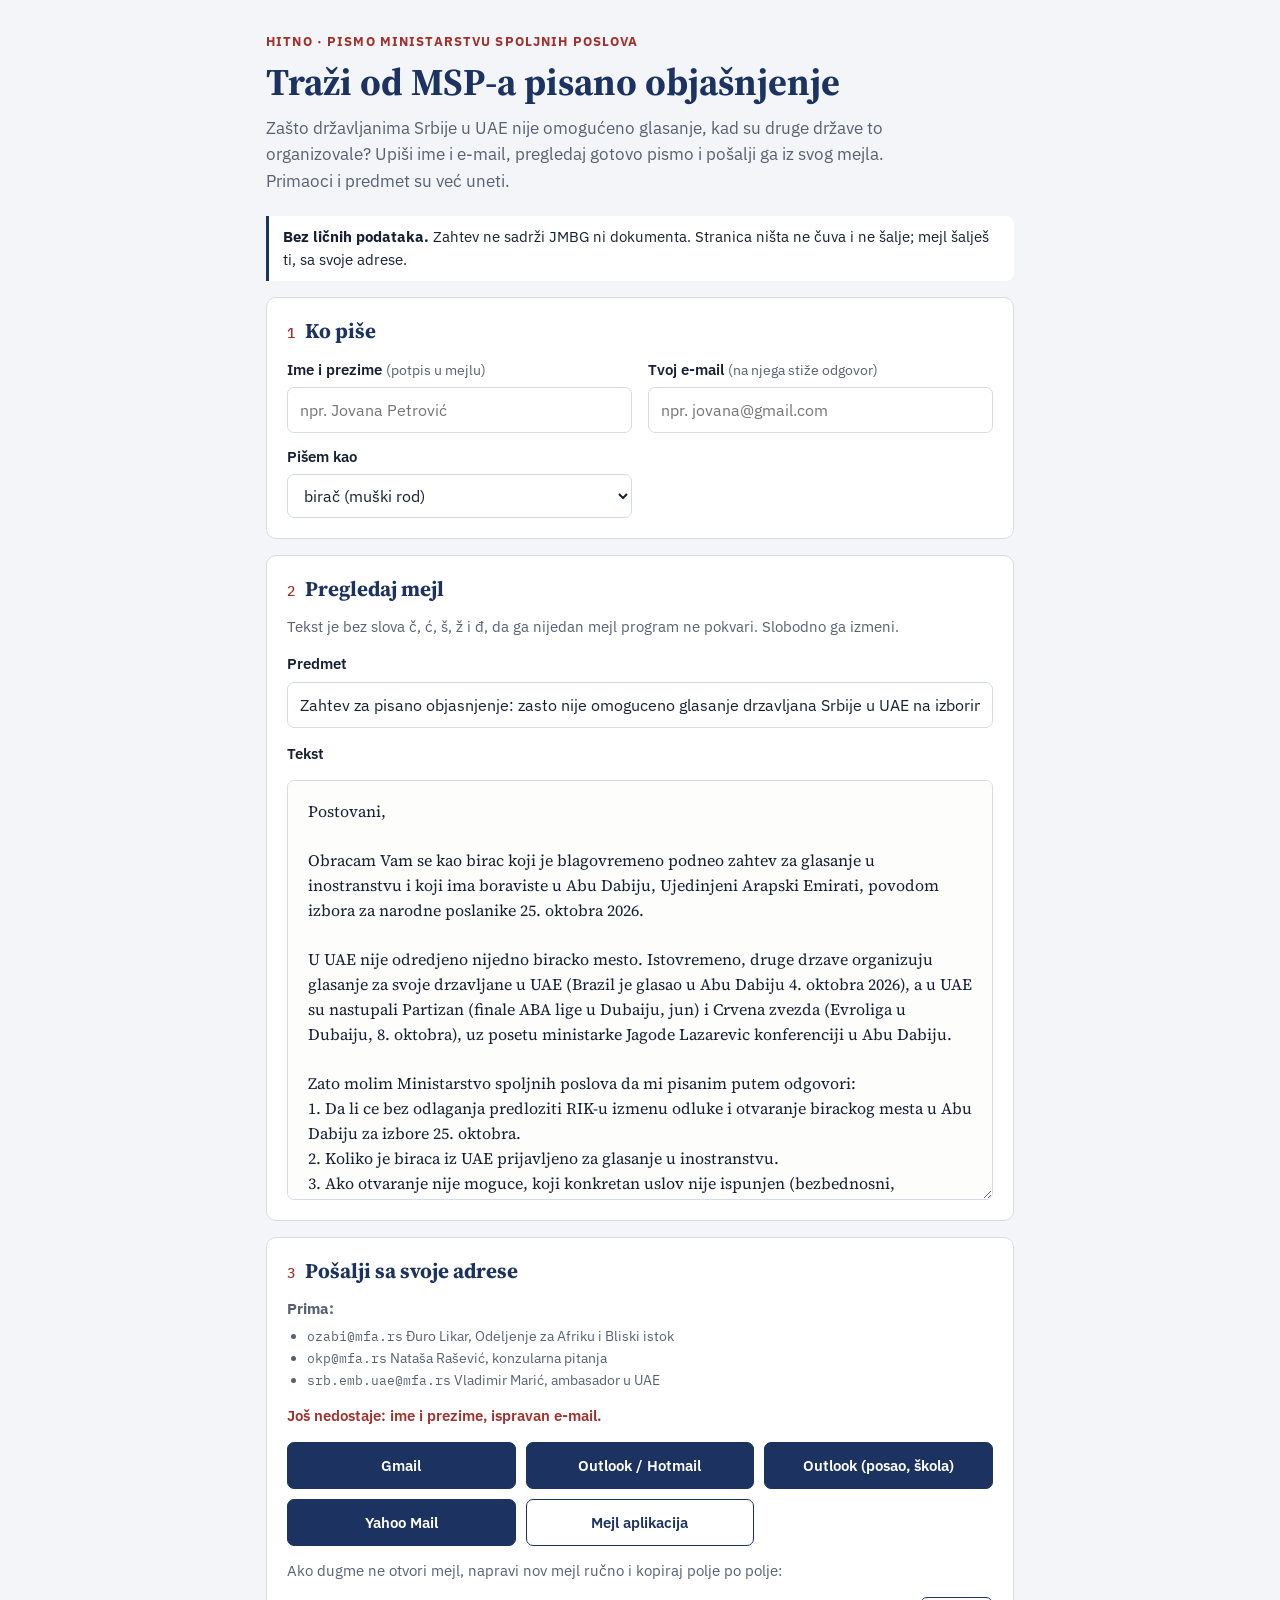
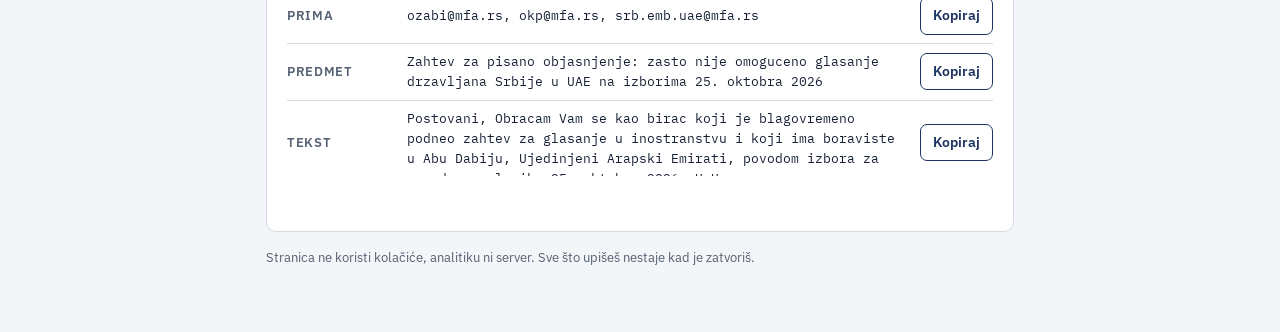
==== msp.html @ cb5d2474 "Add msp.html: letter to the Ministry of Foreign Affairs asking why voting in the UAE was not organiz" ====
<!doctype html>
<html lang="sr">
<head>
<meta charset="utf-8">
<meta name="viewport" content="width=device-width, initial-scale=1, viewport-fit=cover">
<title>Pismo Ministarstvu spoljnih poslova</title>
<meta name="description" content="Posalji Ministarstvu spoljnih poslova zahtev za pisano objasnjenje zasto u UAE nije omoguceno glasanje, sa svoje adrese.">
<link rel="preconnect" href="https://fonts.googleapis.com">
<link rel="preconnect" href="https://fonts.gstatic.com" crossorigin>
<link rel="stylesheet" href="https://fonts.googleapis.com/css2?family=IBM+Plex+Mono:wght@400;500&family=IBM+Plex+Sans:wght@400;500;600;700&family=Source+Serif+4:opsz,wght@8..60,500;8..60,700&display=swap">
<style>
/* Jedna kolona kao formular na šalteru: numerisani koraci odozgo nadole, pismo kao list papira, slanje na kraju. */
:root{
  --bg:#f3f5f8; --card:#ffffff; --paper:#fdfdfb; --ink:#152033; --muted:#566173; --line:#d6dce5;
  --navy:#1c3361; --navy-ink:#ffffff; --red:#a3302b; --ok:#2b6a4c; --warn-bg:#fbf1df; --warn-ink:#6d4a0f; --hl:#e7ecf5; --red-bg:#fbeceb;
  --f-display:"Source Serif 4", Georgia, "Times New Roman", serif;
  --f-body:"IBM Plex Sans", -apple-system, BlinkMacSystemFont, "Segoe UI", Roboto, sans-serif;
  --f-mono:"IBM Plex Mono", ui-monospace, Menlo, Consolas, monospace;
}
@media (prefers-color-scheme: dark){:root:not([data-theme="light"]){
  --bg:#0f141c; --card:#171e29; --paper:#1b2330; --ink:#e4e8ef; --muted:#9ba5b6; --line:#2c3646;
  --navy:#9fb6e6; --navy-ink:#0f141c; --red:#ec8a83; --ok:#7cc4a0; --warn-bg:#2f2614; --warn-ink:#f0cf8f; --hl:#24304a; --red-bg:#331b1a; color-scheme:dark}}
:root[data-theme="dark"]{
  --bg:#0f141c; --card:#171e29; --paper:#1b2330; --ink:#e4e8ef; --muted:#9ba5b6; --line:#2c3646;
  --navy:#9fb6e6; --navy-ink:#0f141c; --red:#ec8a83; --ok:#7cc4a0; --warn-bg:#2f2614; --warn-ink:#f0cf8f; --hl:#24304a; --red-bg:#331b1a; color-scheme:dark}

*{box-sizing:border-box}
[hidden]{display:none!important}
body{background:var(--bg);color:var(--ink);font:16px/1.55 var(--f-body);margin:0}
.wrap{max-width:780px;margin:0 auto;padding-inline:16px;padding-block:28px 64px;display:flex;flex-direction:column;gap:16px}
h1,h2{font-family:var(--f-display);color:var(--navy);text-wrap:balance;margin:0}
h1{font-size:clamp(28px,5vw,38px);line-height:1.15;font-weight:700}
h2{font-size:21px;line-height:1.25;font-weight:700;display:flex;gap:10px;align-items:baseline}
h2 .n{font-family:var(--f-mono);font-size:14px;font-weight:500;color:var(--red)}
p{margin:0}
.eyebrow{font-size:12.5px;font-weight:700;letter-spacing:.09em;text-transform:uppercase;color:var(--red)}
header{display:flex;flex-direction:column;gap:10px;padding-block:4px 6px}
.lead{font-size:17px;color:var(--muted);max-width:62ch}
.card{background:var(--card);border:1px solid var(--line);border-radius:10px;padding:20px;display:flex;flex-direction:column;gap:14px;min-width:0}
.note{font-size:14.5px;color:var(--muted)}
.priv{border-left:3px solid var(--navy);padding:10px 14px;background:var(--card);border-radius:0 8px 8px 0;font-size:14.5px}
.grid{display:grid;grid-template-columns:repeat(auto-fit,minmax(min(100%,230px),1fr));gap:12px 16px}
.f{display:flex;flex-direction:column;gap:5px;min-width:0}
.f.full{grid-column:1/-1}
label.l{font-weight:600;font-size:15px}
.hint{font-weight:400;color:var(--muted);font-size:13.5px}
input[type=text],input[type=email],select,textarea{width:100%;font:inherit;padding:10px 12px;border:1px solid var(--line);border-radius:7px;background:var(--card);color:var(--ink)}
input:focus-visible,select:focus-visible,textarea:focus-visible,button:focus-visible,a:focus-visible{outline:2px solid var(--navy);outline-offset:2px}
input.bad{border-color:var(--red)}
.err{color:var(--red);font-size:13.5px;min-height:0}
.err:empty{display:none}
fieldset{border:0;padding:0;margin:0;display:flex;flex-direction:column;gap:6px;min-width:0}
legend{font-weight:600;font-size:15px;padding:0;margin-bottom:4px}
.seg{display:flex;flex-wrap:wrap;gap:8px}
.seg label{display:flex;align-items:center;gap:8px;border:1px solid var(--line);border-radius:7px;padding:9px 14px;cursor:pointer;background:var(--card)}
.seg label:has(input:checked){border-color:var(--navy);background:var(--hl);font-weight:600}
.chk{display:flex;gap:10px;align-items:flex-start;cursor:pointer}
.chk input{margin-top:4px;flex:0 0 auto;width:17px;height:17px;accent-color:var(--navy)}
.chk .em{display:block;font-family:var(--f-mono);font-size:12.5px;color:var(--muted);overflow-wrap:anywhere}
.sub{padding-left:27px}
.cclist{display:grid;grid-template-columns:repeat(auto-fit,minmax(min(100%,300px),1fr));gap:10px 18px}
.letter-head{display:flex;flex-direction:column;gap:6px}
.letter{font-family:var(--f-display);font-size:16px;line-height:1.55;background:var(--paper);min-height:560px;padding:18px 20px;resize:vertical}
.edited{display:flex;flex-wrap:wrap;gap:10px;align-items:center;background:var(--warn-bg);color:var(--warn-ink);border-radius:7px;padding:10px 12px;font-size:14.5px}
.btns{display:flex;flex-wrap:wrap;gap:10px}
.btn{font:inherit;font-weight:600;font-size:15px;padding:11px 16px;border-radius:7px;border:1px solid var(--navy);background:var(--navy);color:var(--navy-ink);cursor:pointer;text-decoration:none;display:inline-flex;align-items:center;justify-content:center}
.btn.sec{background:transparent;color:var(--navy)}
.btn.small{padding:7px 12px;font-size:14px}
.prov{display:grid;grid-template-columns:repeat(auto-fit,minmax(min(100%,170px),1fr));gap:10px}
.attach{background:var(--red-bg);color:var(--ink);border:1px solid var(--red);border-radius:8px;padding:14px 16px;display:flex;flex-direction:column;gap:6px}
.attach b{font-size:15.5px;color:var(--red)}
.attach ol{margin:0;padding-left:22px}
.missing{color:var(--red);font-weight:600;font-size:14.5px}
.missing:empty{display:none}
.rows{display:flex;flex-direction:column;gap:8px}
.row{display:grid;grid-template-columns:110px 1fr auto;gap:10px;align-items:center;border-top:1px solid var(--line);padding-top:8px}
.row:first-child{border-top:0;padding-top:0}
.row .k{font-size:13px;font-weight:600;color:var(--muted);text-transform:uppercase;letter-spacing:.05em}
.row .v{font-family:var(--f-mono);font-size:13px;overflow-wrap:anywhere;min-width:0;max-height:5.2em;overflow:hidden}
@media (max-width:520px){.row{grid-template-columns:1fr auto}.row .k{grid-column:1/-1}}
.sub-card{border:1px solid var(--line);border-radius:8px;padding:14px 16px;display:flex;flex-direction:column;gap:10px;min-width:0}
.sub-card h3{margin:0;font-size:17px;color:var(--navy)}
.em-in{display:block;font-family:var(--f-mono);font-size:12.5px;overflow-wrap:anywhere}
details.pv summary{cursor:pointer;font-size:14.5px;color:var(--navy);font-weight:600}
details.pv pre{white-space:pre-wrap;font-family:var(--f-mono);font-size:13px;background:var(--bg);border:1px solid var(--line);border-radius:7px;padding:10px 12px;margin:8px 0 0;overflow-wrap:anywhere}
.toast{color:var(--ok);font-weight:600;font-size:14.5px;min-height:1.4em}
ol.steps{margin:0;padding-left:22px;display:flex;flex-direction:column;gap:4px}
footer{font-size:13px;color:var(--muted);display:flex;flex-direction:column;gap:6px}
@media (prefers-reduced-motion:no-preference){.btn{transition:background .15s,color .15s}}
.btn.sec:hover{background:var(--hl)}
</style>
</head>
<body>
<div class="wrap">
<header>
  <span class="eyebrow">Hitno · pismo Ministarstvu spoljnih poslova</span>
  <h1>Traži od MSP-a pisano objašnjenje</h1>
  <p class="lead">Zašto državljanima Srbije u UAE nije omogućeno glasanje, kad su druge države to organizovale? Upiši ime i e-mail, pregledaj gotovo pismo i pošalji ga iz svog mejla. Primaoci i predmet su već uneti.</p>
</header>

<p class="priv"><b>Bez ličnih podataka.</b> Zahtev ne sadrži JMBG ni dokumenta. Stranica ništa ne čuva i ne šalje; mejl šalješ ti, sa svoje adrese.</p>

<section class="card" aria-labelledby="h1s">
  <h2 id="h1s"><span class="n">1</span>Ko piše</h2>
  <div class="grid">
    <div class="f"><label class="l" for="ime">Ime i prezime <span class="hint">(potpis u mejlu)</span></label><input type="text" id="ime" autocomplete="name" placeholder="npr. Jovana Petrović"></div>
    <div class="f"><label class="l" for="mail">Tvoj e-mail <span class="hint">(na njega stiže odgovor)</span></label><input type="email" id="mail" autocomplete="email" placeholder="npr. jovana@gmail.com"></div>
    <div class="f"><label class="l" for="rod">Pišem kao</label>
      <select id="rod"><option value="m">birač (muški rod)</option><option value="z">biračica (ženski rod)</option></select></div>
  </div>
</section>

<section class="card" aria-labelledby="h2s">
  <h2 id="h2s"><span class="n">2</span>Pregledaj mejl</h2>
  <p class="note">Tekst je bez slova č, ć, š, ž i đ, da ga nijedan mejl program ne pokvari. Slobodno ga izmeni.</p>
  <div class="letter-head"><label class="l" for="predmet">Predmet</label><input type="text" id="predmet"></div>
  <div class="edited" id="edited" hidden>Ručno si menjao/la tekst, pa se više ne menja sam. <button type="button" class="btn sec small" id="regen">Vrati tekst iz podataka</button></div>
  <label class="l" for="tekst">Tekst</label>
  <textarea id="tekst" class="letter" spellcheck="false" style="min-height:420px"></textarea>
</section>

<section class="card" aria-labelledby="h3s">
  <h2 id="h3s"><span class="n">3</span>Pošalji sa svoje adrese</h2>
  <div class="note"><b>Prima:</b>
    <ul id="primaoci" style="margin:6px 0 0;padding-left:20px;font-size:14px"></ul>
  </div>
  <p class="missing" id="missing" role="status"></p>
  <div class="prov" id="prov">
    <a class="btn send" id="s-gmail" target="_blank" rel="noopener">Gmail</a>
    <a class="btn send" id="s-outlook" target="_blank" rel="noopener">Outlook / Hotmail</a>
    <a class="btn send" id="s-o365" target="_blank" rel="noopener">Outlook (posao, škola)</a>
    <a class="btn send" id="s-yahoo" target="_blank" rel="noopener">Yahoo Mail</a>
    <a class="btn sec send" id="s-mailto">Mejl aplikacija</a>
  </div>
  <p class="note" id="mob-savet" hidden></p>
  <p class="missing" id="nije-otvoreno" role="status"></p>
  <p class="note">Ako dugme ne otvori mejl, napravi nov mejl ručno i kopiraj polje po polje:</p>
  <div class="rows">
    <div class="row"><span class="k">Prima</span><span class="v" id="v-to"></span><button type="button" class="btn sec small" data-copy="to">Kopiraj</button></div>
    <div class="row"><span class="k">Predmet</span><span class="v" id="v-su"></span><button type="button" class="btn sec small" data-copy="su">Kopiraj</button></div>
    <div class="row"><span class="k">Tekst</span><span class="v" id="v-body"></span><button type="button" class="btn sec small" data-copy="body">Kopiraj</button></div>
  </div>
  <p class="toast" id="toast" role="status"></p>
</section>

<footer>
  <p>Stranica ne koristi kolačiće, analitiku ni server. Sve što upišeš nestaje kad je zatvoriš.</p>
</footer>
</div>

<script>
const $ = (id) => document.getElementById(id);
const PRIM = [
  ["ozabi@mfa.rs", "Đuro Likar, Odeljenje za Afriku i Bliski istok"],
  ["okp@mfa.rs", "Nataša Rašević, konzularna pitanja"],
  ["srb.emb.uae@mfa.rs", "Vladimir Marić, ambasador u UAE"],
];
const TO = PRIM.map((r) => r[0]);
const PREDMET = "Zahtev za pisano objasnjenje: zasto nije omoguceno glasanje drzavljana Srbije u UAE na izborima 25. oktobra 2026";

// ---------- ASCII: bez č, ć, š, ž, đ i ćirilice ----------
const CYR = "абвгдђежзијклљмнњопрстћуфхцчџш";
const LAT = ["a","b","v","g","d","dj","e","z","z","i","j","k","l","lj","m","n","nj","o","p","r","s","t","c","u","f","h","c","c","dz","s"];
function ascii(s) {
  let r = "";
  for (const ch of String(s || "")) {
    const lo = ch.toLowerCase(), i = CYR.indexOf(lo);
    if (i >= 0) { const t = LAT[i]; r += ch === lo ? t : t.charAt(0).toUpperCase() + t.slice(1); } else r += ch;
  }
  return r.replace(/đ/g, "dj").replace(/Đ/g, "Dj").replace(/[„“”«»]/g, '"').replace(/[‘’‚]/g, "'").replace(/[–—]/g, "-").replace(/…/g, "...")
    .normalize("NFD").replace(/[̀-ͯ]/g, "").replace(/[^\x00-\x7F]/g, "");
}


// ---------- tekst ----------
const FORMS = {
    m: { opening: "kao birač koji je blagovremeno podneo zahtev za glasanje u inostranstvu i koji ima boravište u Abu Dabiju", sign: "Birač – državljanin Republike Srbije" },
    z: { opening: "kao biračica koja je blagovremeno podnela zahtev za glasanje u inostranstvu i koja ima boravište u Abu Dabiju", sign: "Biračica – državljanka Republike Srbije" }
  };

function body(rod, ime, mail) {
  const f = FORMS[rod];
  return [
"Poštovani,",
"Obraćam Vam se " + f.opening + ", Ujedinjeni Arapski Emirati, povodom izbora za narodne poslanike 25. oktobra 2026.",
"U UAE nije određeno nijedno biračko mesto. Istovremeno, druge države organizuju glasanje za svoje državljane u UAE (Brazil je glasao u Abu Dabiju 4. oktobra 2026), a u UAE su nastupali Partizan (finale ABA lige u Dubaiju, jun) i Crvena zvezda (Evroliga u Dubaiju, 8. oktobra), uz posetu ministarke Jagode Lazarević konferenciji u Abu Dabiju.",
"Zato molim Ministarstvo spoljnih poslova da mi pisanim putem odgovori:\n1. Da li će bez odlaganja predložiti RIK-u izmenu odluke i otvaranje biračkog mesta u Abu Dabiju za izbore 25. oktobra.\n2. Koliko je birača iz UAE prijavljeno za glasanje u inostranstvu.\n3. Ako otvaranje nije moguće, koji konkretan uslov nije ispunjen (bezbednosni, administrativni ili drugi).\n4. Zašto su prijave za glasanje otvorene i prihvatane ako glasanje nije moglo da bude organizovano, i kada je utvrđeno da postoje prepreke.\n5. Da li je od nadležnih organa UAE tražena saglasnost za organizovanje glasanja, kada je zahtev upućen i kakav je odgovor dobijen.",
"Molim hitan odgovor na adresu sa koje je zahtev poslat.",
"S poštovanjem,\n" + ime + "\n" + f.sign + "\nAbu Dabi, Ujedinjeni Arapski Emirati\n" + mail
  ].join("\n\n");
}


function podaci() { return { ime: $("ime").value.trim(), mail: $("mail").value.trim(), rod: $("rod").value }; }
const mailOk = (v) => /^[^\s@]+@[^\s@]+\.[^\s@]+$/.test(v);
function nedostaje(p) {
  const m = [];
  if (p.ime.length < 2) m.push("ime i prezime");
  if (!mailOk(p.mail)) m.push("ispravan e-mail");
  return m;
}
function napravi(p) { return ascii(body(p.rod, p.ime || "[ime i prezime]", p.mail || "[e-mail]")); }
const predmet = () => $("predmet").value;
const telo = () => $("tekst").value;
let rucno = false, poslednji = "";
function osvezi() {
  const novi = napravi(podaci());
  if (!rucno) { $("tekst").value = novi; poslednji = novi; }
  $("edited").hidden = !rucno;
  const m = nedostaje(podaci());
  $("missing").textContent = m.length ? "Još nedostaje: " + m.join(", ") + "." : "";
  linkovi();
}

// ---------- slanje (isto kao na stranici za prigovor, testirano na Androidu i iPhone-u) ----------
function platforma() {
  const ua = navigator.userAgent || "";
  const android = /Android/i.test(ua);
  const ios = /iPhone|iPad|iPod/i.test(ua) || (/Macintosh/.test(ua) && (navigator.maxTouchPoints || 0) > 1);
  const inapp = /FBAN|FBAV|FB_IAB|FBIOS|Instagram|WhatsApp|Messenger|Viber|Telegram|; wv\)/i.test(ua) || (ios && !/Safari\//.test(ua));
  return { android, ios, mob: android || ios, inapp };
}
const P = platforma();
function mejlLinkovi(TOa, su, body) {
  const q = encodeURIComponent, to = TOa.join(",");
  const parametri = (sep, suKey) => `to=${q(TOa.join(sep))}&${suKey}=${q(su)}&body=${q(body)}`;
  const mailto = `mailto:${to}?subject=${q(su)}&body=${q(body.replace(/\n/g, "\r\n"))}`;
  // Android: ceo mailto u intent-u (Gmail ne čita predmet i tekst iz extras); bez aplikacije otvara se veb verzija
  const ad = mailto.slice(7), ex = (x) => q(x).replace(/;/g, "%3B");
  const intent = (pkg, web) => `intent:${ad}#Intent;action=android.intent.action.SENDTO;scheme=mailto;package=${pkg};` +
    `S.android.intent.extra.SUBJECT=${ex(su)};S.android.intent.extra.TEXT=${ex(body)};S.browser_fallback_url=${q(web)};end`;
  const web = {
    gmail: `https://mail.google.com/mail/?view=cm&fs=1&${parametri(",", "su")}`,
    outlook: `https://outlook.live.com/mail/0/deeplink/compose?${parametri(";", "subject")}`,
    o365: `https://outlook.office.com/mail/deeplink/compose?${parametri(";", "subject")}`,
    yahoo: `https://compose.mail.yahoo.com/?${parametri(",", "subject")}`,
  };
  if (P.android) return {
    gmail: intent("com.google.android.gm", web.gmail), outlook: intent("com.microsoft.office.outlook", web.outlook),
    o365: intent("com.microsoft.office.outlook", web.o365), yahoo: intent("com.yahoo.mobile.client.android.mail", web.yahoo), mailto,
  };
  if (P.ios) return {
    gmail: `googlegmail:///co?${parametri(",", "subject")}`, outlook: `ms-outlook://compose?${parametri(",", "subject")}`,
    o365: `ms-outlook://compose?${parametri(",", "subject")}`, yahoo: `ymail://mail/compose?${parametri(",", "subject")}`, mailto,
  };
  return Object.assign({ mailto }, web);
}
function linkovi() {
  const su = predmet(), body = telo(), u = mejlLinkovi(TO, su, body);
  for (const k of ["gmail", "outlook", "o365", "yahoo", "mailto"]) $("s-" + k).href = u[k];
  $("v-to").textContent = TO.join(", ");
  $("v-su").textContent = su;
  $("v-body").textContent = body.slice(0, 220) + "…";
}
(function uredjaj() {
  if (!P.mob) return;
  document.querySelectorAll("a.send").forEach((a) => { a.removeAttribute("target"); a.removeAttribute("rel"); });
  $("s-gmail").textContent = "Gmail aplikacija";
  $("s-outlook").textContent = "Outlook aplikacija";
  $("s-o365").hidden = true;
  $("s-yahoo").textContent = "Yahoo Mail aplikacija";
  if (P.ios) {
    $("prov").insertBefore($("s-mailto"), $("s-gmail"));
    $("s-mailto").classList.remove("sec");
    $("s-mailto").textContent = "Mail aplikacija (iPhone)";
  }
  $("mob-savet").hidden = false;
  $("mob-savet").textContent = P.inapp
    ? "Stranica je otvorena unutar druge aplikacije (WhatsApp, Instagram, Viber…), gde dugmad za mejl često ne rade. Otvori je u Chrome-u ili Safariju (⋮ ili ⋯ → Otvori u pregledaču)."
    : "Na telefonu dugme otvara aplikaciju za mejl, ako je instalirana. Ako se ništa ne desi, probaj drugo dugme ili kopiraj polja ispod.";
})();


// ---------- događaji ----------
["ime", "mail"].forEach((id) => $(id).addEventListener("input", osvezi));
$("rod").addEventListener("change", osvezi);
$("predmet").addEventListener("input", linkovi);
$("tekst").addEventListener("input", () => { rucno = $("tekst").value !== poslednji; $("edited").hidden = !rucno; linkovi(); });
$("regen").addEventListener("click", () => { rucno = false; osvezi(); });

async function kopiraj(txt) {
  try { await navigator.clipboard.writeText(txt); return true; }
  catch (_) {
    const t = document.createElement("textarea"); t.value = txt; t.setAttribute("readonly", ""); t.style.position = "fixed"; t.style.opacity = "0";
    document.body.appendChild(t); t.select();
    let ok = false; try { ok = document.execCommand("copy"); } catch (_) {}
    t.remove(); return ok;
  }
}

// Dugme za slanje otvara novu poruku sa primaocima, predmetom i tekstom.
document.querySelectorAll("a.send").forEach((a) => a.addEventListener("click", (e) => {
  const m = nedostaje(podaci());
  if (m.length) {
    e.preventDefault();
    $("missing").textContent = "Pre slanja popuni: " + m.join(", ") + ".";
    $("missing").scrollIntoView({ block: "center", behavior: "smooth" });
    return;
  }
  $("toast").textContent = "Ako se otvorio nov mejl, pošalji ga. Ako se ništa nije otvorilo, kopiraj polja ispod.";
  $("nije-otvoreno").textContent = "";
  if (P.mob) {
    let otislo = false;
    const vis = () => { if (document.hidden) otislo = true; };
    document.addEventListener("visibilitychange", vis);
    window.addEventListener("pagehide", vis);
    setTimeout(() => {
      document.removeEventListener("visibilitychange", vis);
      if (!otislo && !document.hidden) $("nije-otvoreno").textContent = "Izgleda da se aplikacija nije otvorila. Probaj drugo dugme ili kopiraj polja ispod.";
    }, 2500);
  }
}));

document.querySelectorAll("[data-copy]").forEach((b) => b.addEventListener("click", async () => {
  const k = b.dataset.copy, v = { to: TO.join(", "), su: predmet(), body: telo() }[k];
  const poruke = { to: "Adrese su kopirane.", su: "Predmet je kopiran.", body: "Tekst je kopiran." };
  $("toast").textContent = (await kopiraj(v)) ? poruke[k] + " Nalepi u mejl." : "Kopiranje nije uspelo. Označi tekst u koraku 2 i kopiraj ga ručno.";
}));

$("primaoci").innerHTML = PRIM.map((r) => `<li><span style="font-family:var(--f-mono);font-size:13px;overflow-wrap:anywhere">${r[0]}</span> <span class="hint">${r[1]}</span></li>`).join("");
$("predmet").value = PREDMET;
osvezi();
</script>

</body>
</html>
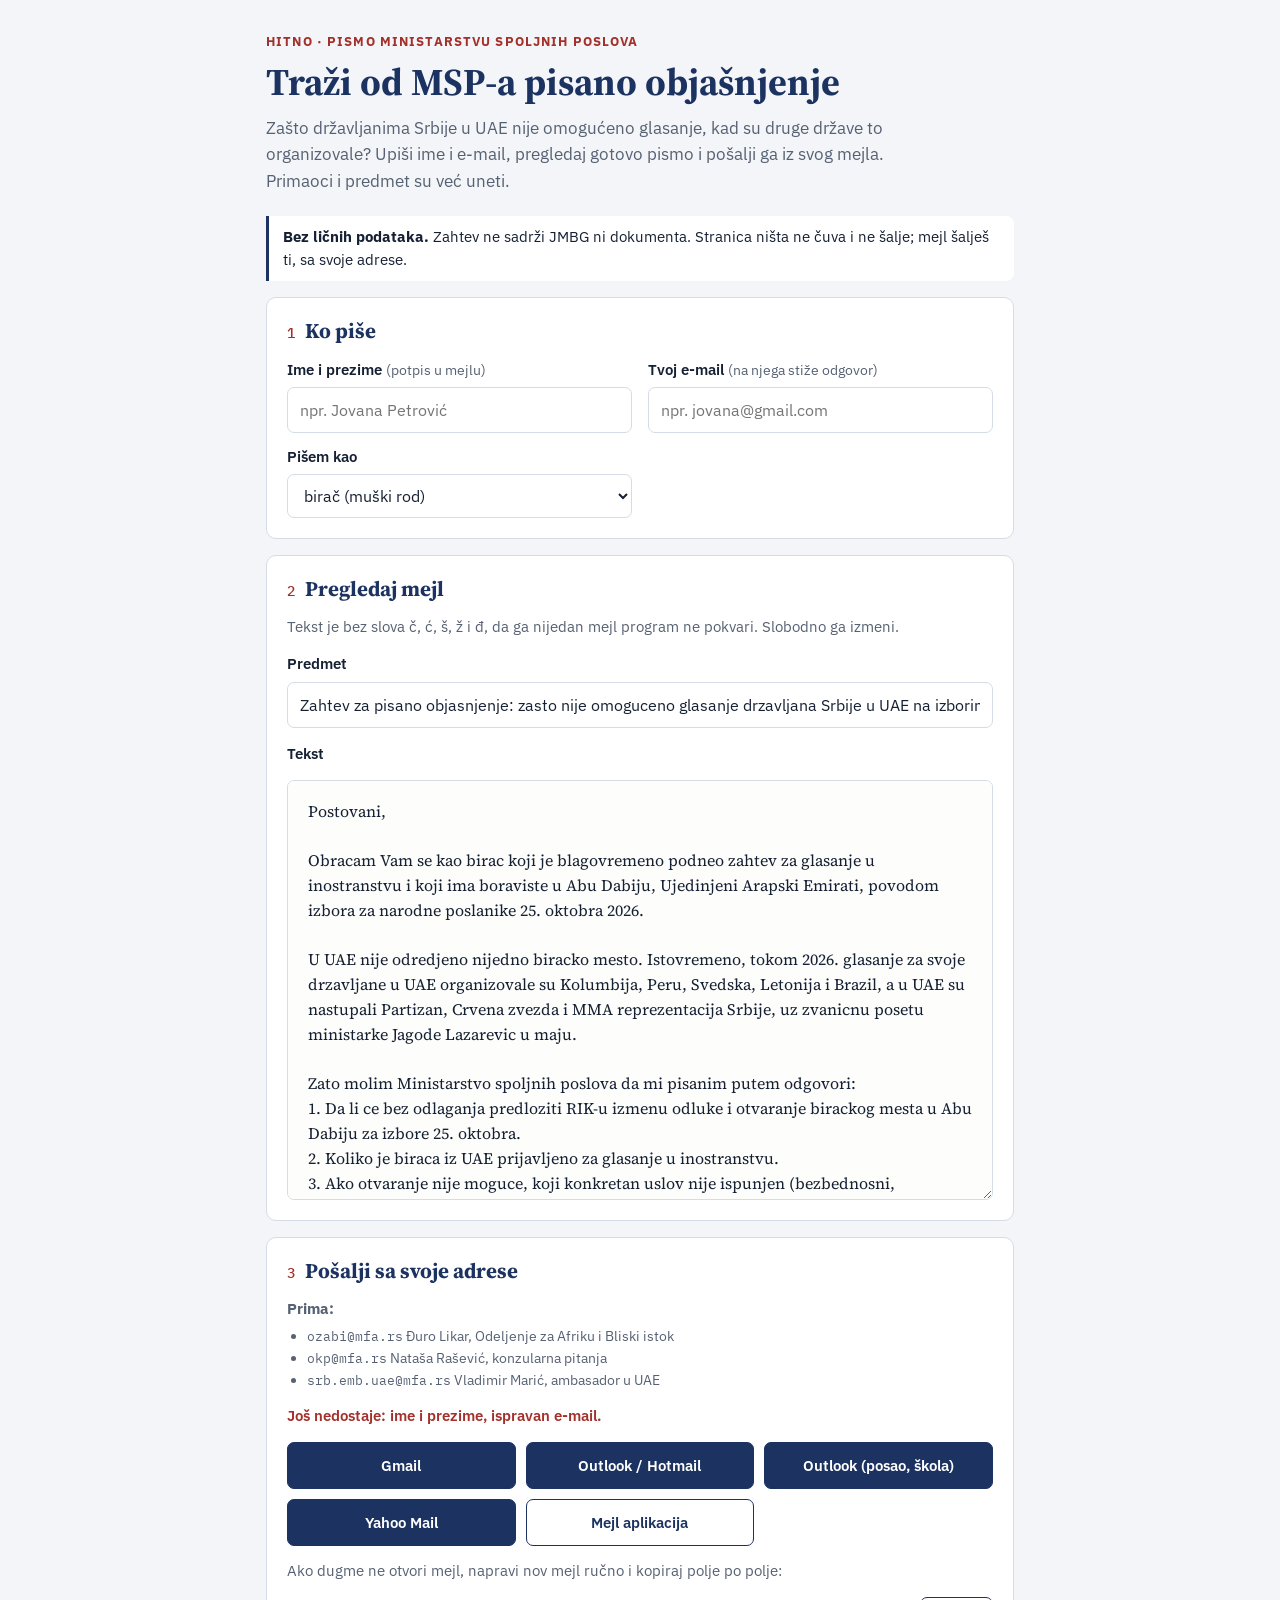
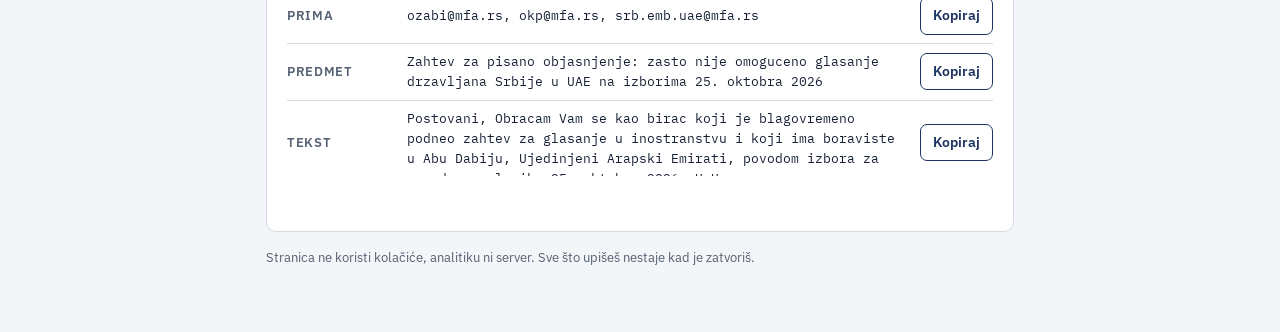
==== commit baa12f29: "msp.html: restore original wording with the full list of examples Co-Authored-By: Claude Sonnet 5.5 " ====
--- a/msp.html
+++ b/msp.html
@@ -183,7 +183,7 @@
   return [
 "Poštovani,",
 "Obraćam Vam se " + f.opening + ", Ujedinjeni Arapski Emirati, povodom izbora za narodne poslanike 25. oktobra 2026.",
-"U UAE nije određeno nijedno biračko mesto. Istovremeno, druge države organizuju glasanje za svoje državljane u UAE (Brazil je glasao u Abu Dabiju 4. oktobra 2026), a u UAE su nastupali Partizan (finale ABA lige u Dubaiju, jun) i Crvena zvezda (Evroliga u Dubaiju, 8. oktobra), uz posetu ministarke Jagode Lazarević konferenciji u Abu Dabiju.",
+"U UAE nije određeno nijedno biračko mesto. Istovremeno, tokom 2026. glasanje za svoje državljane u UAE organizovale su Kolumbija, Peru, Švedska, Letonija i Brazil, a u UAE su nastupali Partizan, Crvena zvezda i MMA reprezentacija Srbije, uz zvaničnu posetu ministarke Jagode Lazarević u maju.",
 "Zato molim Ministarstvo spoljnih poslova da mi pisanim putem odgovori:\n1. Da li će bez odlaganja predložiti RIK-u izmenu odluke i otvaranje biračkog mesta u Abu Dabiju za izbore 25. oktobra.\n2. Koliko je birača iz UAE prijavljeno za glasanje u inostranstvu.\n3. Ako otvaranje nije moguće, koji konkretan uslov nije ispunjen (bezbednosni, administrativni ili drugi).\n4. Zašto su prijave za glasanje otvorene i prihvatane ako glasanje nije moglo da bude organizovano, i kada je utvrđeno da postoje prepreke.\n5. Da li je od nadležnih organa UAE tražena saglasnost za organizovanje glasanja, kada je zahtev upućen i kakav je odgovor dobijen.",
 "Molim hitan odgovor na adresu sa koje je zahtev poslat.",
 "S poštovanjem,\n" + ime + "\n" + f.sign + "\nAbu Dabi, Ujedinjeni Arapski Emirati\n" + mail
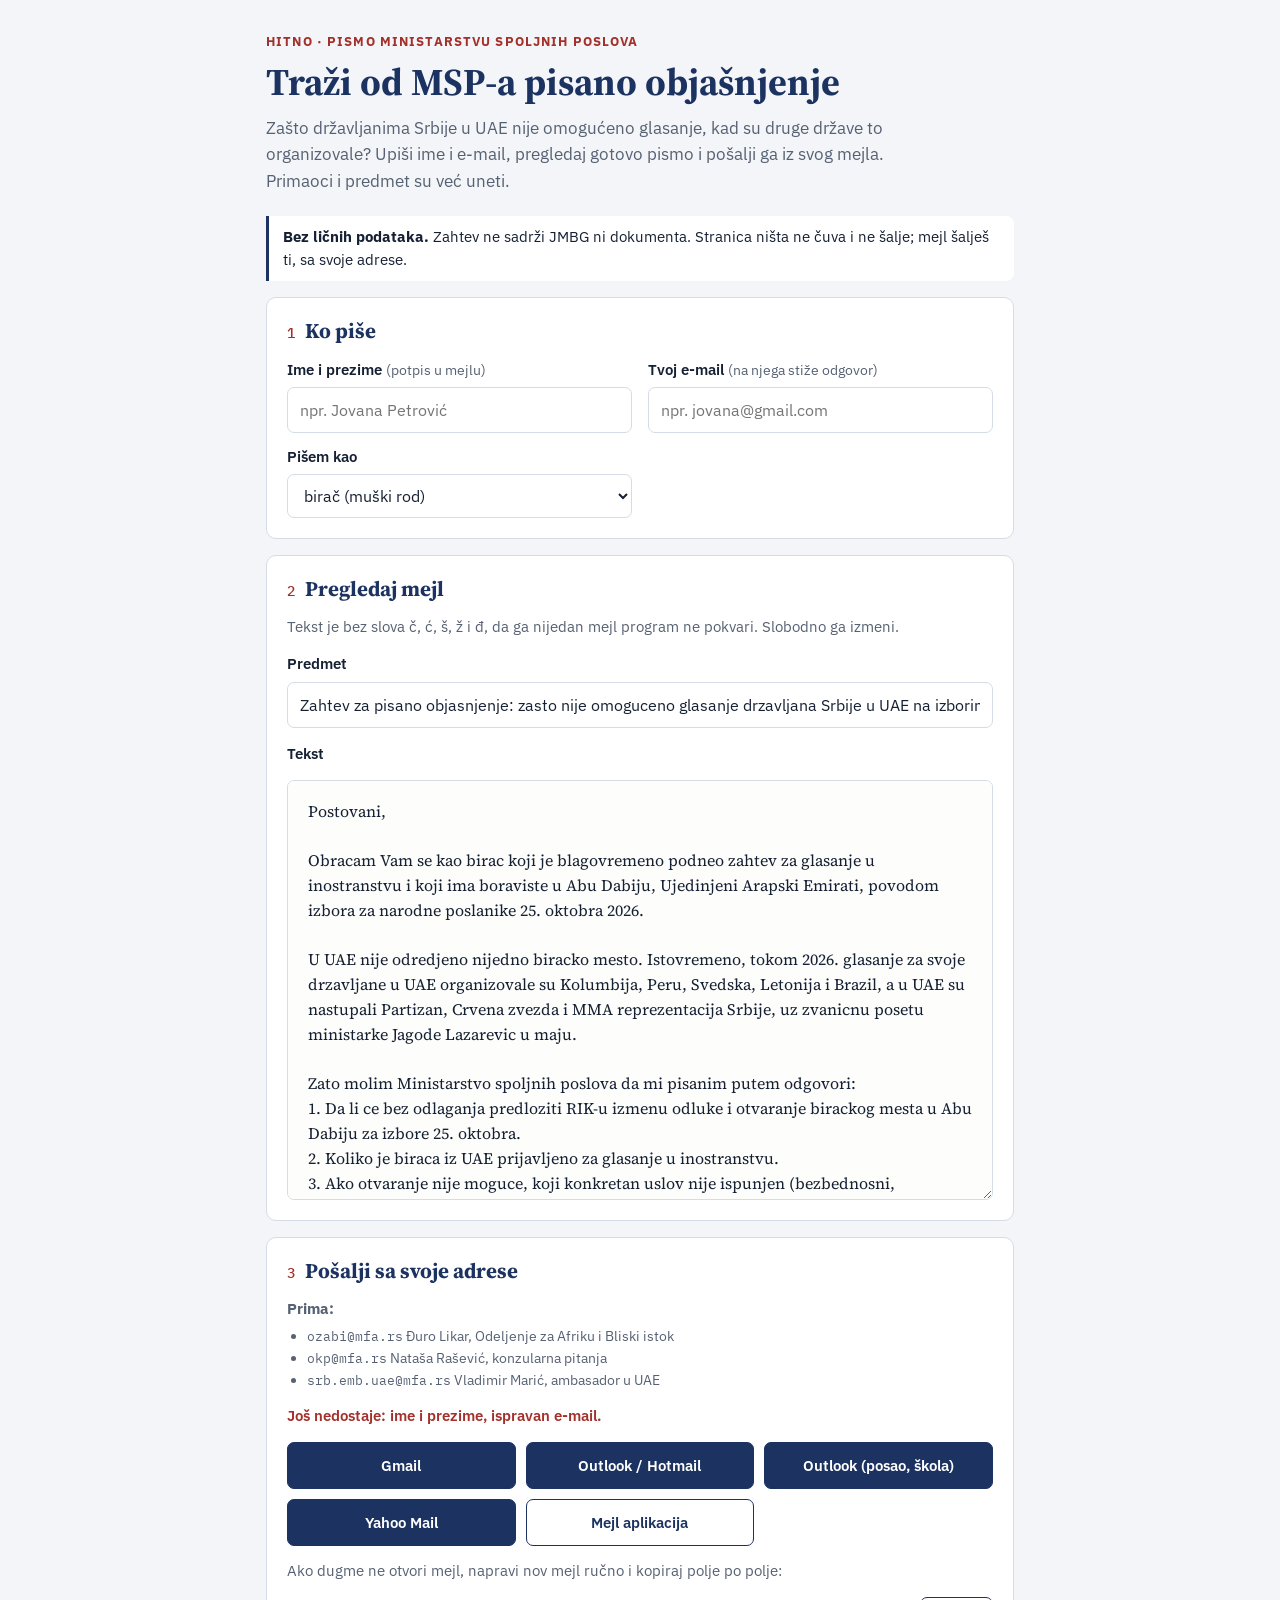
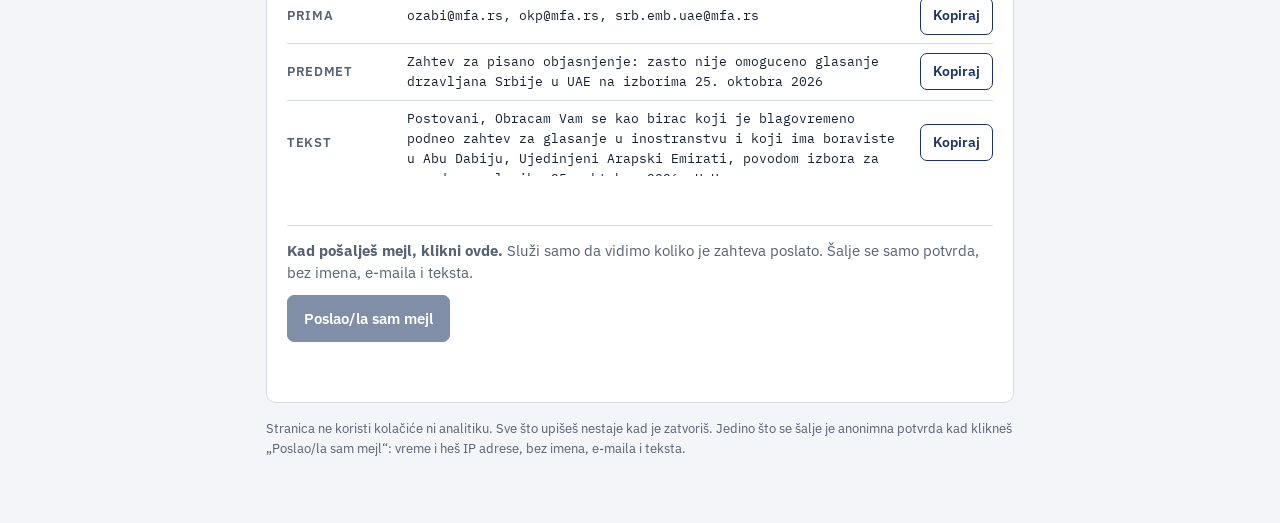
==== commit 68f4e31f: "zahtev.html, msp.html: add one 'I sent the email' confirmation button (anonymous count via Worker /z" ====
--- a/msp.html
+++ b/msp.html
@@ -83,6 +83,8 @@
 .em-in{display:block;font-family:var(--f-mono);font-size:12.5px;overflow-wrap:anywhere}
 details.pv summary{cursor:pointer;font-size:14.5px;color:var(--navy);font-weight:600}
 details.pv pre{white-space:pre-wrap;font-family:var(--f-mono);font-size:13px;background:var(--bg);border:1px solid var(--line);border-radius:7px;padding:10px 12px;margin:8px 0 0;overflow-wrap:anywhere}
+.sent-box{border-top:1px solid var(--line);padding-top:14px;display:flex;flex-direction:column;gap:10px}
+.btn:disabled{opacity:.55;cursor:not-allowed}
 .toast{color:var(--ok);font-weight:600;font-size:14.5px;min-height:1.4em}
 ol.steps{margin:0;padding-left:22px;display:flex;flex-direction:column;gap:4px}
 footer{font-size:13px;color:var(--muted);display:flex;flex-direction:column;gap:6px}
@@ -141,10 +143,17 @@
     <div class="row"><span class="k">Tekst</span><span class="v" id="v-body"></span><button type="button" class="btn sec small" data-copy="body">Kopiraj</button></div>
   </div>
   <p class="toast" id="toast" role="status"></p>
+  <div class="sent-box">
+    <p class="note"><b>Kad pošalješ mejl, klikni ovde.</b> Služi samo da vidimo koliko je zahteva poslato. Šalje se samo potvrda, bez imena, e-maila i teksta.</p>
+    <div class="btns"><button type="button" class="btn" id="poslao" disabled>Poslao/la sam mejl</button></div>
+    <p class="toast" id="poslao-status" role="status"></p>
+    <div id="ts-poslao"></div>
+  </div>
+
 </section>
 
 <footer>
-  <p>Stranica ne koristi kolačiće, analitiku ni server. Sve što upišeš nestaje kad je zatvoriš.</p>
+  <p>Stranica ne koristi kolačiće ni analitiku. Sve što upišeš nestaje kad je zatvoriš. Jedino što se šalje je anonimna potvrda kad klikneš „Poslao/la sam mejl“: vreme i heš IP adrese, bez imena, e-maila i teksta.</p>
 </footer>
 </div>
 
@@ -322,5 +331,51 @@
 osvezi();
 </script>
 
+<script src="https://challenges.cloudflare.com/turnstile/v0/api.js?render=explicit" async defer></script>
+<script>
+// Dugme "Poslao/la sam": anonimna potvrda Worker-u sajta (/zahtev), isto brojanje kao anketa na glavnoj stranici.
+(function () {
+  const API = "https://srbsuae-survey.srbsuae.workers.dev", SITEKEY = "0x4AAAAAAFQDJQi3LHe8yqsZ";
+  const KEY = "srbsuae-poslao-" + location.pathname;
+  const btn = document.getElementById("poslao"), st = document.getElementById("poslao-status");
+  let token = "", widget = null, sending = false, tries = 0;
+  const poruke = {
+    already_voted: "Sa ove mreže je već zabeleženo. Hvala.",
+    rate_limited: "Previše pokušaja. Pokušaj ponovo za nekoliko minuta.",
+    captcha: "Provera nije uspela. Osveži stranicu i pokušaj ponovo.",
+    busy: "Trenutno je preopterećeno. Pokušaj kasnije.",
+    failed: "Nije zabeleženo. Pokušaj ponovo za nekoliko minuta.",
+  };
+  function gotovo(tekst) { btn.disabled = true; btn.textContent = "Hvala, zabeleženo"; st.textContent = tekst || ""; }
+  try { if (localStorage.getItem(KEY)) gotovo(); } catch (_) {}
+  function osvezi() { if (!btn.dataset.done) btn.disabled = sending || !token; }
+  function init() {
+    if (widget !== null || btn.textContent.startsWith("Hvala")) return;
+    if (!window.turnstile) { if (++tries < 50) setTimeout(init, 300); else st.textContent = poruke.captcha; return; }
+    widget = window.turnstile.render("#ts-poslao", {
+      sitekey: SITEKEY, appearance: "interaction-only",
+      callback: (v) => { token = v; osvezi(); },
+      "expired-callback": () => { token = ""; osvezi(); },
+      "error-callback": () => { token = ""; st.textContent = poruke.captcha; osvezi(); },
+    });
+  }
+  init();
+  btn.addEventListener("click", async () => {
+    if (btn.disabled) return;
+    sending = true; osvezi(); st.textContent = "";
+    try {
+      const r = await fetch(API + "/zahtev", { method: "POST", headers: { "content-type": "application/json" }, body: JSON.stringify({ sent: "yes", token }) });
+      if (r.status === 201 || r.status === 409) {
+        btn.dataset.done = "1"; try { localStorage.setItem(KEY, "1"); } catch (_) {}
+        gotovo(r.status === 409 ? poruke.already_voted : "");
+        return;
+      }
+      const e = await r.json().catch(() => ({}));
+      st.textContent = poruke[e.error] || poruke.failed;
+    } catch (_) { st.textContent = poruke.failed; }
+    sending = false; token = ""; if (widget !== null && window.turnstile) window.turnstile.reset(widget); osvezi();
+  });
+})();
+</script>
 </body>
 </html>
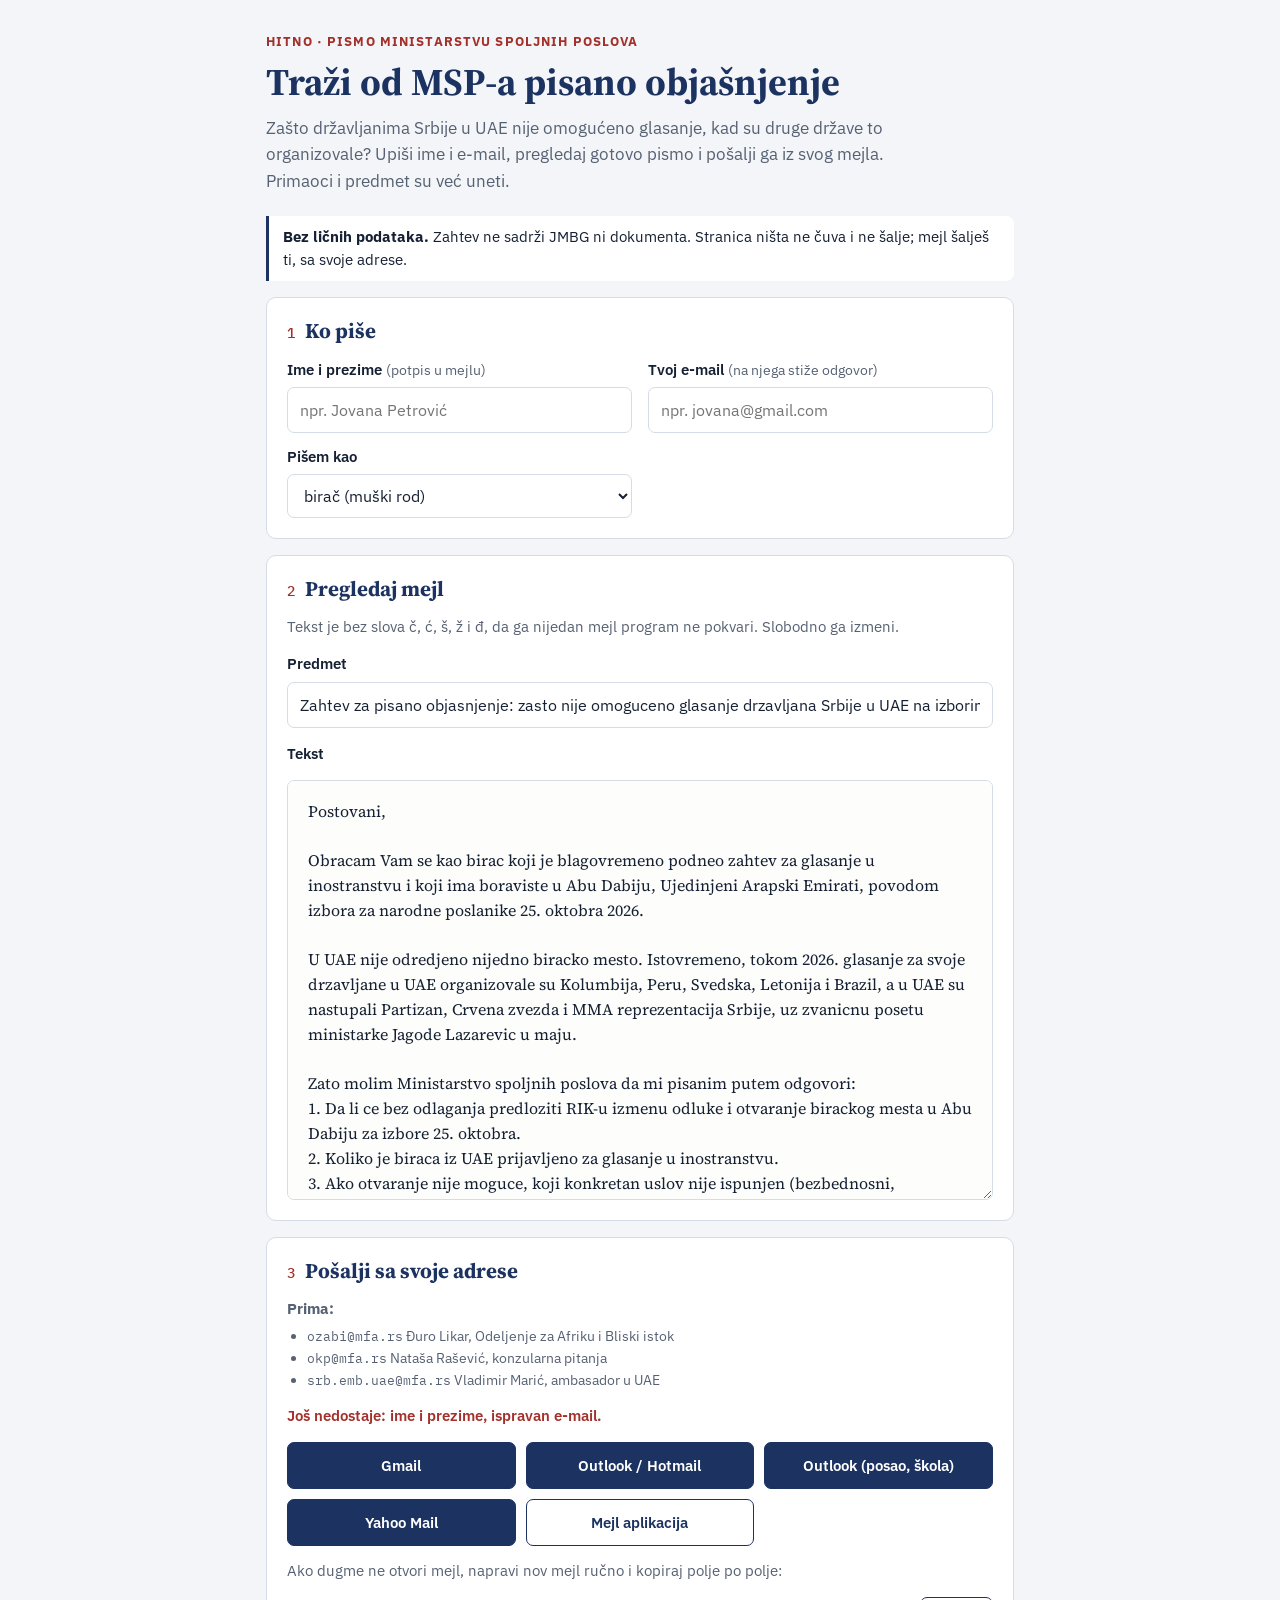
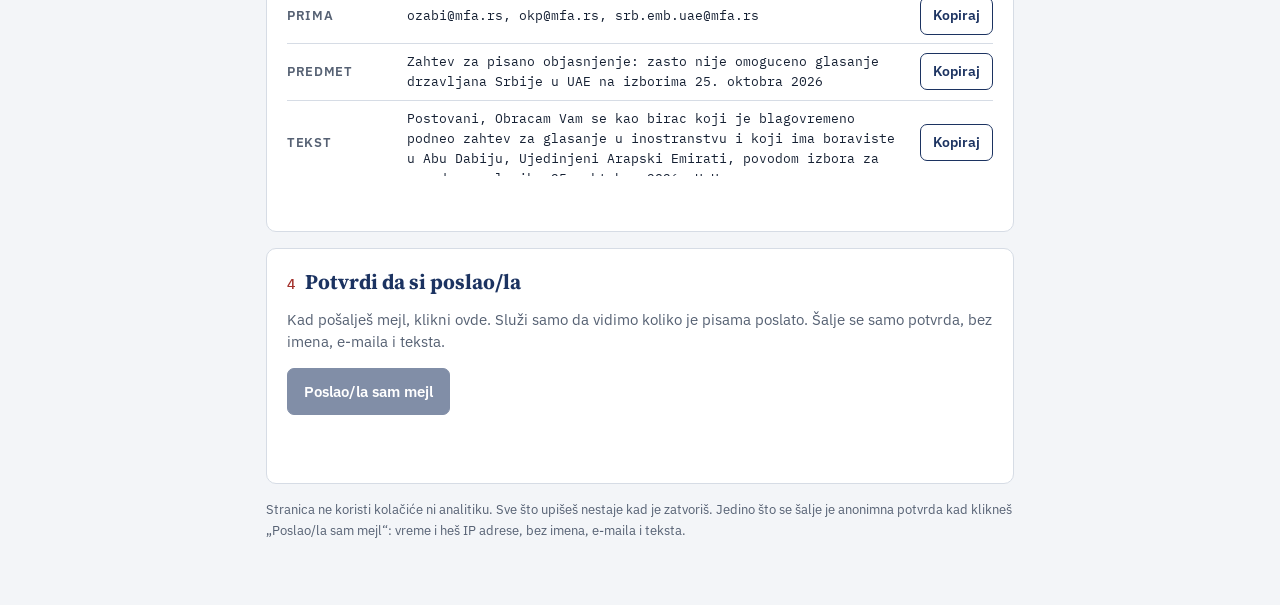
==== commit 3e29b2b8: "msp.html: move the 'I sent the email' confirmation into its own step 4 Co-Authored-By: Claude Sonnet" ====
--- a/msp.html
+++ b/msp.html
@@ -143,13 +143,15 @@
     <div class="row"><span class="k">Tekst</span><span class="v" id="v-body"></span><button type="button" class="btn sec small" data-copy="body">Kopiraj</button></div>
   </div>
   <p class="toast" id="toast" role="status"></p>
-  <div class="sent-box">
-    <p class="note"><b>Kad pošalješ mejl, klikni ovde.</b> Služi samo da vidimo koliko je zahteva poslato. Šalje se samo potvrda, bez imena, e-maila i teksta.</p>
-    <div class="btns"><button type="button" class="btn" id="poslao" disabled>Poslao/la sam mejl</button></div>
-    <p class="toast" id="poslao-status" role="status"></p>
-    <div id="ts-poslao"></div>
-  </div>
-
+
+</section>
+
+<section class="card" aria-labelledby="h4s">
+  <h2 id="h4s"><span class="n">4</span>Potvrdi da si poslao/la</h2>
+  <p class="note">Kad pošalješ mejl, klikni ovde. Služi samo da vidimo koliko je pisama poslato. Šalje se samo potvrda, bez imena, e-maila i teksta.</p>
+  <div class="btns"><button type="button" class="btn" id="poslao" disabled>Poslao/la sam mejl</button></div>
+  <p class="toast" id="poslao-status" role="status"></p>
+  <div id="ts-poslao"></div>
 </section>
 
 <footer>
@@ -333,7 +335,7 @@
 
 <script src="https://challenges.cloudflare.com/turnstile/v0/api.js?render=explicit" async defer></script>
 <script>
-// Dugme "Poslao/la sam": anonimna potvrda Worker-u sajta (/zahtev), isto brojanje kao anketa na glavnoj stranici.
+// Dugme "Poslao/la sam": anonimna potvrda Worker-u sajta; svaka stranica ima svoj brojač (/sent/msp).
 (function () {
   const API = "https://srbsuae-survey.srbsuae.workers.dev", SITEKEY = "0x4AAAAAAFQDJQi3LHe8yqsZ";
   const KEY = "srbsuae-poslao-" + location.pathname;
@@ -364,7 +366,7 @@
     if (btn.disabled) return;
     sending = true; osvezi(); st.textContent = "";
     try {
-      const r = await fetch(API + "/zahtev", { method: "POST", headers: { "content-type": "application/json" }, body: JSON.stringify({ sent: "yes", token }) });
+      const r = await fetch(API + "/sent/msp", { method: "POST", headers: { "content-type": "application/json" }, body: JSON.stringify({ token }) });
       if (r.status === 201 || r.status === 409) {
         btn.dataset.done = "1"; try { localStorage.setItem(KEY, "1"); } catch (_) {}
         gotovo(r.status === 409 ? poruke.already_voted : "");
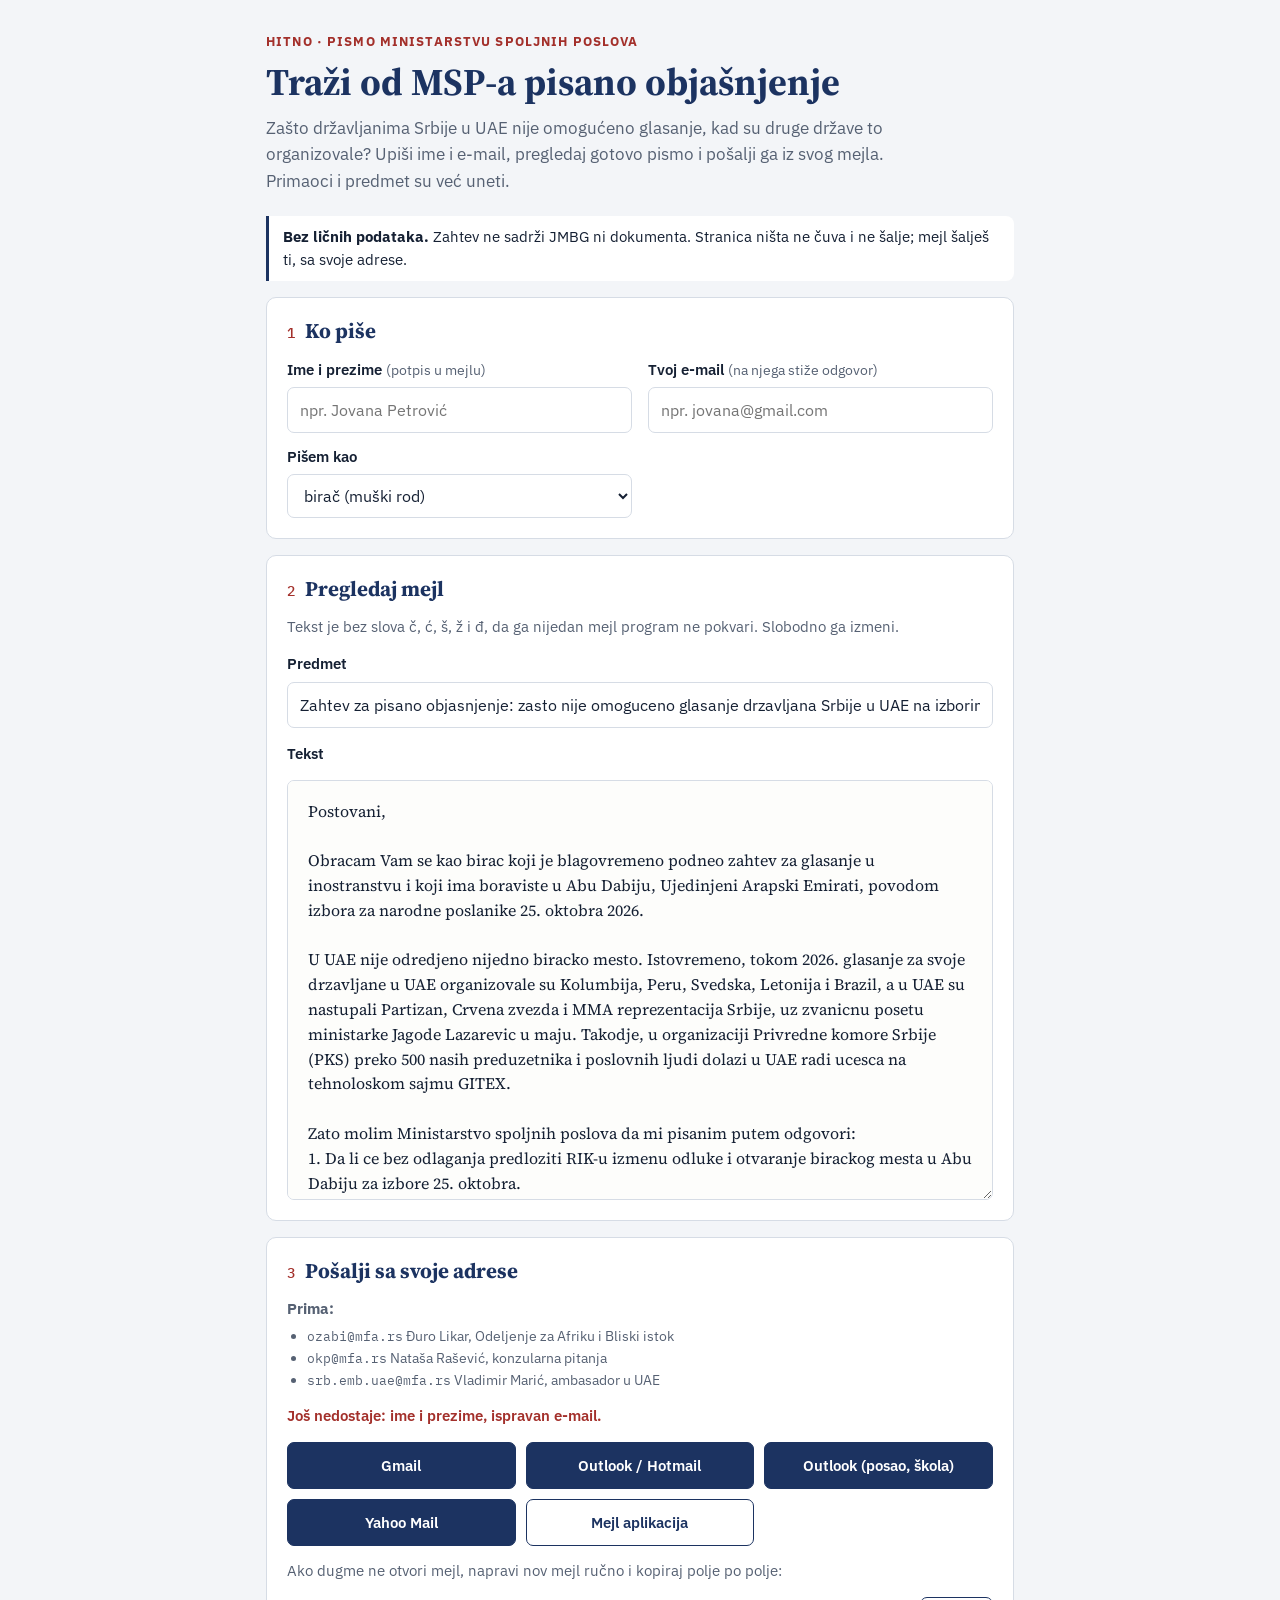
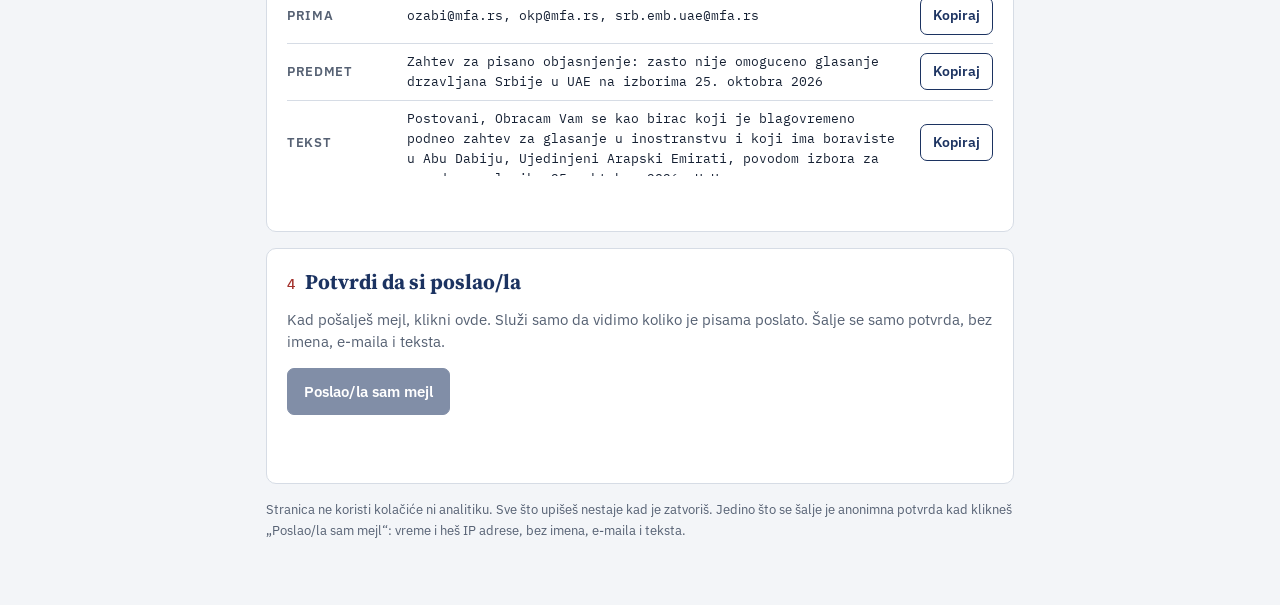
==== commit 9ef53f64: "msp.html: add GITEX / PKS entrepreneurs sentence Co-Authored-By: Claude Sonnet 5.5 <noreply@anthropi" ====
--- a/msp.html
+++ b/msp.html
@@ -194,7 +194,7 @@
   return [
 "Poštovani,",
 "Obraćam Vam se " + f.opening + ", Ujedinjeni Arapski Emirati, povodom izbora za narodne poslanike 25. oktobra 2026.",
-"U UAE nije određeno nijedno biračko mesto. Istovremeno, tokom 2026. glasanje za svoje državljane u UAE organizovale su Kolumbija, Peru, Švedska, Letonija i Brazil, a u UAE su nastupali Partizan, Crvena zvezda i MMA reprezentacija Srbije, uz zvaničnu posetu ministarke Jagode Lazarević u maju.",
+"U UAE nije određeno nijedno biračko mesto. Istovremeno, tokom 2026. glasanje za svoje državljane u UAE organizovale su Kolumbija, Peru, Švedska, Letonija i Brazil, a u UAE su nastupali Partizan, Crvena zvezda i MMA reprezentacija Srbije, uz zvaničnu posetu ministarke Jagode Lazarević u maju. Takođe, u organizaciji Privredne komore Srbije (PKS) preko 500 naših preduzetnika i poslovnih ljudi dolazi u UAE radi učešća na tehnološkom sajmu GITEX.",
 "Zato molim Ministarstvo spoljnih poslova da mi pisanim putem odgovori:\n1. Da li će bez odlaganja predložiti RIK-u izmenu odluke i otvaranje biračkog mesta u Abu Dabiju za izbore 25. oktobra.\n2. Koliko je birača iz UAE prijavljeno za glasanje u inostranstvu.\n3. Ako otvaranje nije moguće, koji konkretan uslov nije ispunjen (bezbednosni, administrativni ili drugi).\n4. Zašto su prijave za glasanje otvorene i prihvatane ako glasanje nije moglo da bude organizovano, i kada je utvrđeno da postoje prepreke.\n5. Da li je od nadležnih organa UAE tražena saglasnost za organizovanje glasanja, kada je zahtev upućen i kakav je odgovor dobijen.",
 "Molim hitan odgovor na adresu sa koje je zahtev poslat.",
 "S poštovanjem,\n" + ime + "\n" + f.sign + "\nAbu Dabi, Ujedinjeni Arapski Emirati\n" + mail
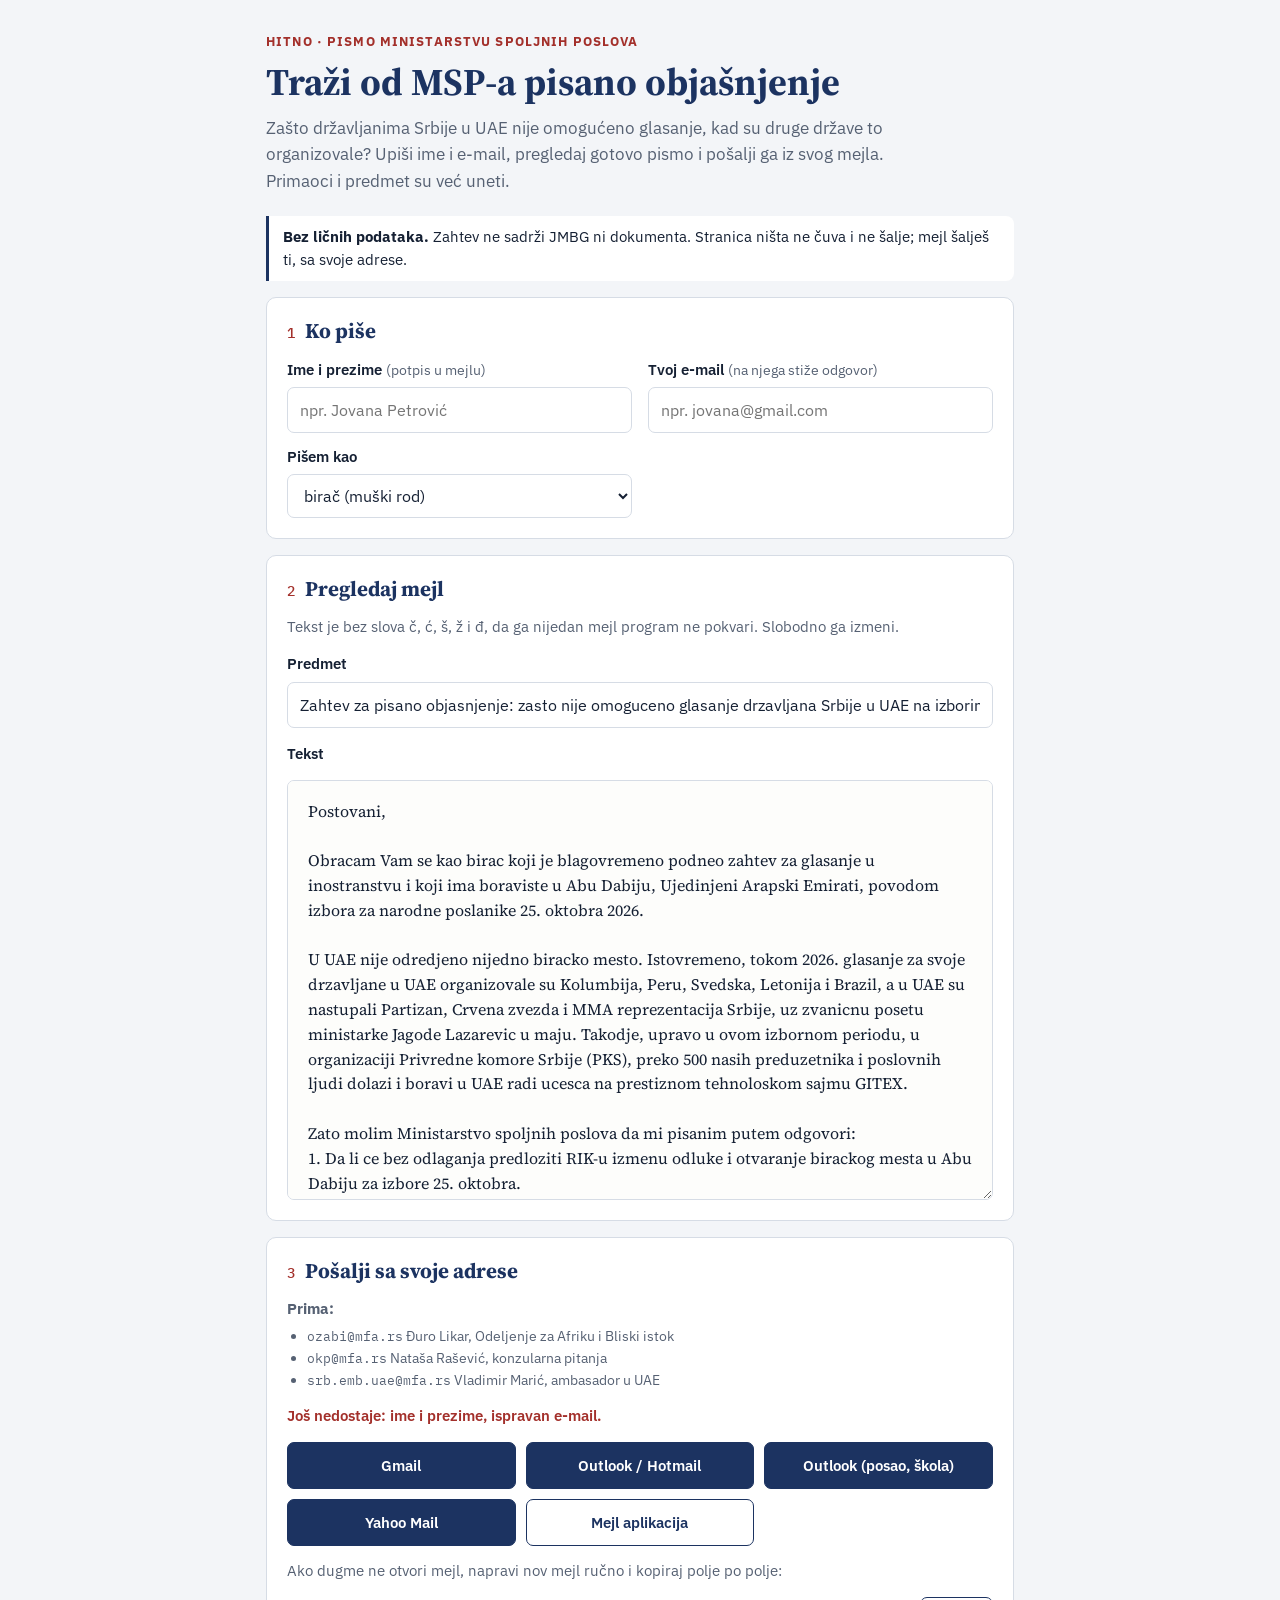
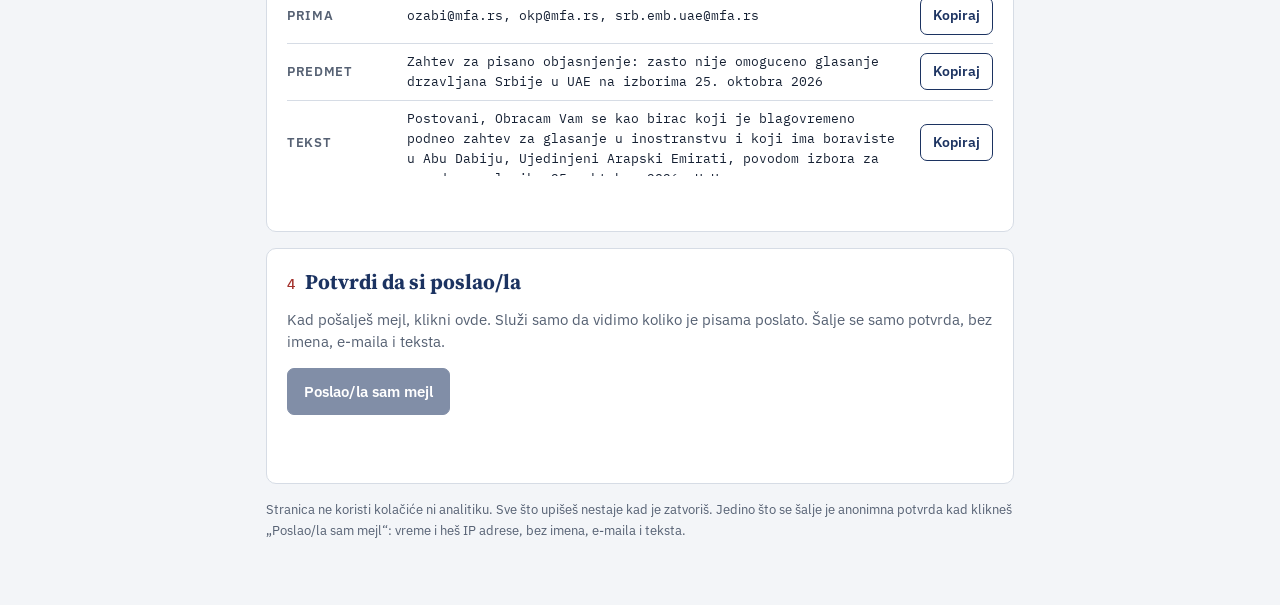
==== commit 303cb642: "msp.html: use the full GITEX / PKS wording as provided Co-Authored-By: Claude Sonnet 5.5 <noreply@an" ====
--- a/msp.html
+++ b/msp.html
@@ -194,7 +194,7 @@
   return [
 "Poštovani,",
 "Obraćam Vam se " + f.opening + ", Ujedinjeni Arapski Emirati, povodom izbora za narodne poslanike 25. oktobra 2026.",
-"U UAE nije određeno nijedno biračko mesto. Istovremeno, tokom 2026. glasanje za svoje državljane u UAE organizovale su Kolumbija, Peru, Švedska, Letonija i Brazil, a u UAE su nastupali Partizan, Crvena zvezda i MMA reprezentacija Srbije, uz zvaničnu posetu ministarke Jagode Lazarević u maju. Takođe, u organizaciji Privredne komore Srbije (PKS) preko 500 naših preduzetnika i poslovnih ljudi dolazi u UAE radi učešća na tehnološkom sajmu GITEX.",
+"U UAE nije određeno nijedno biračko mesto. Istovremeno, tokom 2026. glasanje za svoje državljane u UAE organizovale su Kolumbija, Peru, Švedska, Letonija i Brazil, a u UAE su nastupali Partizan, Crvena zvezda i MMA reprezentacija Srbije, uz zvaničnu posetu ministarke Jagode Lazarević u maju. Takođe, upravo u ovom izbornom periodu, u organizaciji Privredne komore Srbije (PKS), preko 500 naših preduzetnika i poslovnih ljudi dolazi i boravi u UAE radi učešća na prestižnom tehnološkom sajmu GITEX.",
 "Zato molim Ministarstvo spoljnih poslova da mi pisanim putem odgovori:\n1. Da li će bez odlaganja predložiti RIK-u izmenu odluke i otvaranje biračkog mesta u Abu Dabiju za izbore 25. oktobra.\n2. Koliko je birača iz UAE prijavljeno za glasanje u inostranstvu.\n3. Ako otvaranje nije moguće, koji konkretan uslov nije ispunjen (bezbednosni, administrativni ili drugi).\n4. Zašto su prijave za glasanje otvorene i prihvatane ako glasanje nije moglo da bude organizovano, i kada je utvrđeno da postoje prepreke.\n5. Da li je od nadležnih organa UAE tražena saglasnost za organizovanje glasanja, kada je zahtev upućen i kakav je odgovor dobijen.",
 "Molim hitan odgovor na adresu sa koje je zahtev poslat.",
 "S poštovanjem,\n" + ime + "\n" + f.sign + "\nAbu Dabi, Ujedinjeni Arapski Emirati\n" + mail
